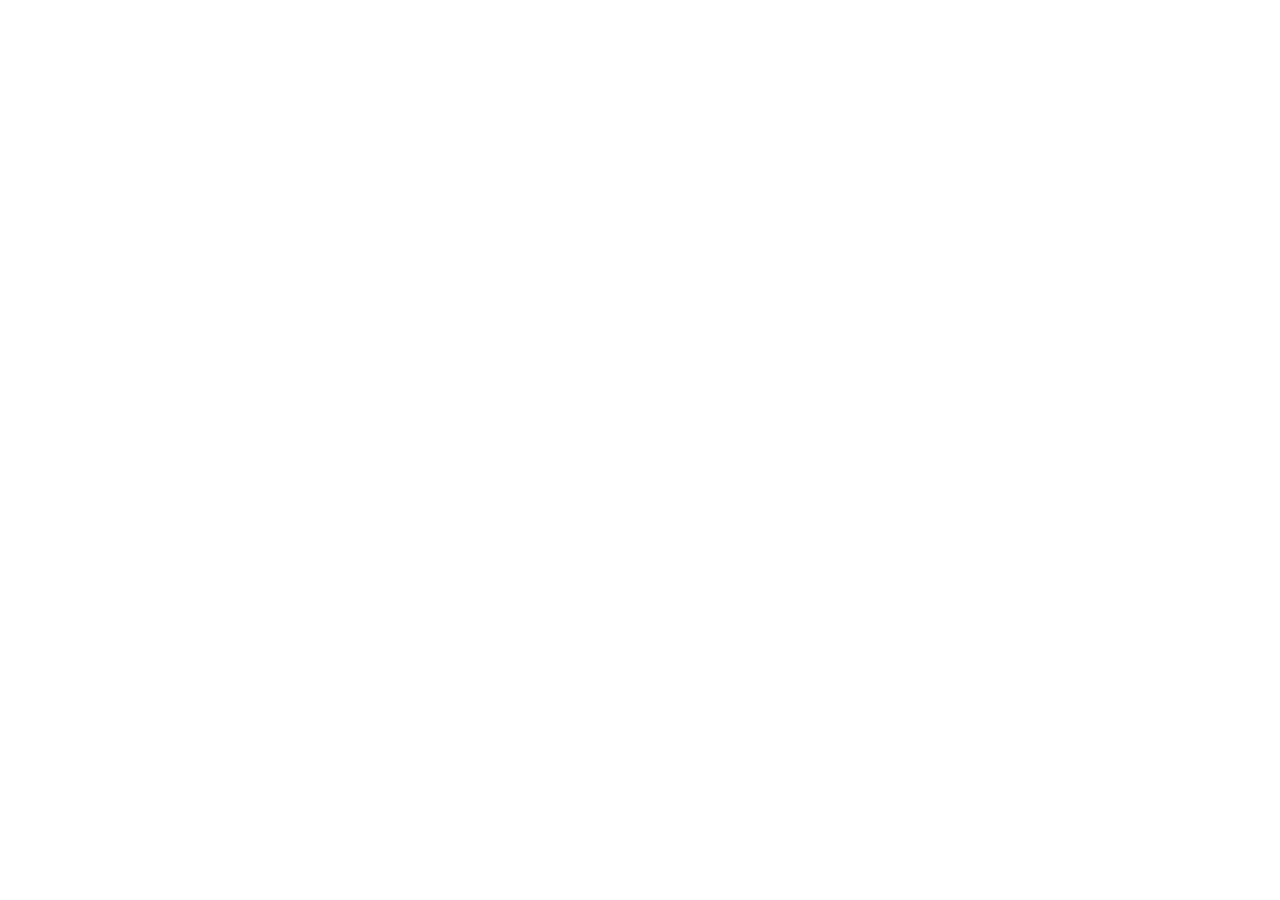
==== golden-girls.html @ fe6a7b51 "contain an HTML file, a JS folder with JQuery, and a basic concept." ====
<!DOCTYPE html>
<html>
  <head>
    <link rel="stylesheet" href="https://maxcdn.bootstrapcdn.com/bootstrap/3.3.7/css/bootstrap.min.css"integrity="sha384-BVYiiSIFeK1dGmJRAkycuHAHRg32OmUcww7on3RYdg4Va+PmSTsz/K68vbdEjh4u" crossorigin="anonymous">
    <link href="css/styles.css" rel="stylesheet" type="text/css" media="all">
    <script src="js/jquery-3.3.1.js"></script>
    <script src="js/scripts.js"></script>
    <title>Which Golden Girl Are You?</title>
  </head>
  <body>
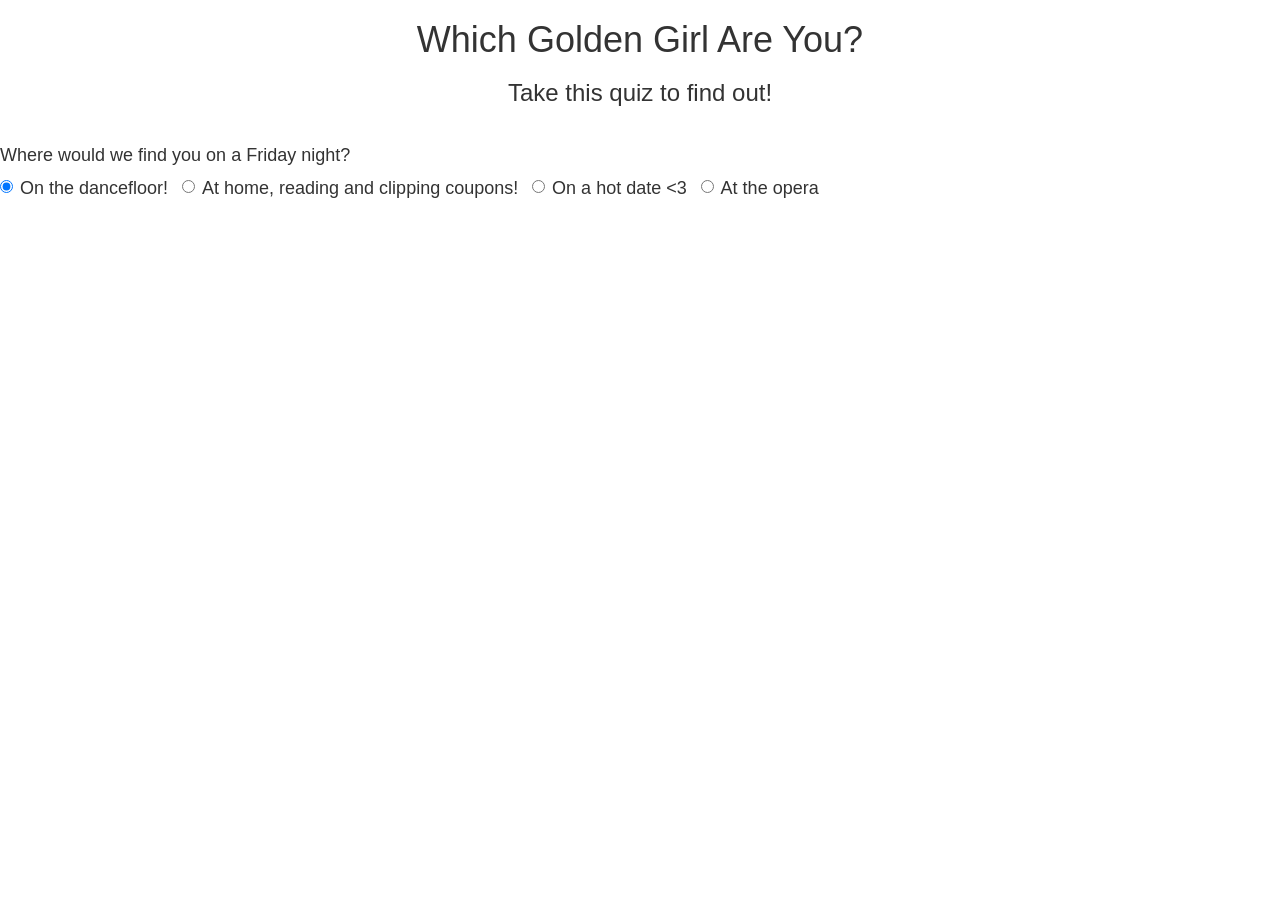
==== commit 22008a43: "contain the first question of this quiz implementing Bootstrap radio buttons and basic CSS." ====
--- a/golden-girls.html
+++ b/golden-girls.html
@@ -8,3 +8,37 @@
     <title>Which Golden Girl Are You?</title>
   </head>
   <body>
+    <h1>Which Golden Girl Are You?</h1>
+    <h3>Take this quiz to find out!</h3>
+      <div class = "questions">
+        <form id="quiz">
+          <div class="radio">
+    <br/>
+            <h4>Where would we find you on a Friday night?</h4>
+              <label>
+                <input type="radio" name="answer" value="friday-night1" checked>
+                On the dancefloor!
+              </label>
+              <label>
+                <input type="radio" name="answer" value="friday-night2">
+                At home, reading and clipping coupons!
+              </label>
+              <label>
+                <input type="radio" name="answer" value="friday-night3">
+                On a hot date <3
+              </label>
+              <label>
+                <input type="radio" name="answer" value="friday-night4">
+                At the opera
+              </label>
+
+
+
+          </div>
+
+
+
+
+      </div>
+  </body>
+</html>
--- a/css/styles.css
+++ b/css/styles.css
@@ -0,0 +1,13 @@
+.radio label {
+  margin-right: 10px;
+  font-size: 18px;
+}
+
+
+h1 {
+  text-align: center;
+}
+
+h3 {
+  text-align: center;
+}
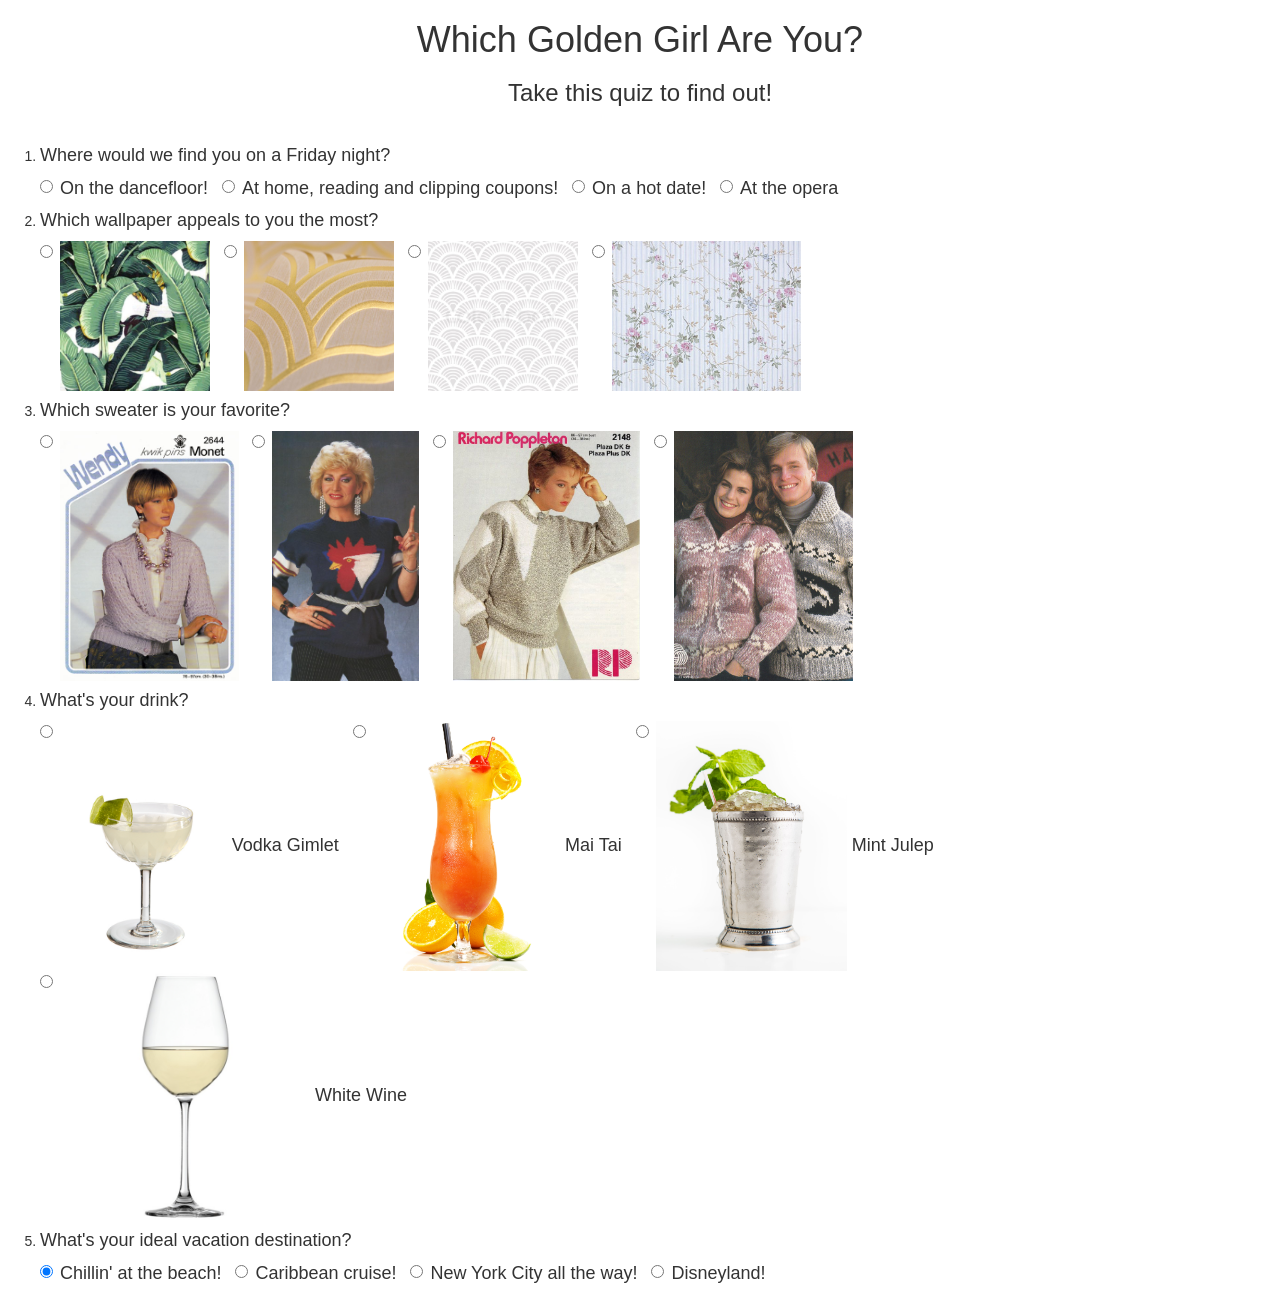
==== commit d3a7ed85: "contain 5 different questions styled as Bootstrap CSS radio buttons and will display a variety of im" ====
--- a/golden-girls.html
+++ b/golden-girls.html
@@ -13,32 +13,103 @@
       <div class = "questions">
         <form id="quiz">
           <div class="radio">
-    <br/>
-            <h4>Where would we find you on a Friday night?</h4>
-              <label>
-                <input type="radio" name="answer" value="friday-night1" checked>
-                On the dancefloor!
-              </label>
-              <label>
-                <input type="radio" name="answer" value="friday-night2">
-                At home, reading and clipping coupons!
-              </label>
-              <label>
-                <input type="radio" name="answer" value="friday-night3">
-                On a hot date <3
-              </label>
-              <label>
-                <input type="radio" name="answer" value="friday-night4">
-                At the opera
-              </label>
-
-
-
+          <br/>
+            <ol>
+              <li><h4>Where would we find you on a Friday night?</h4></li>
+                <label>
+                  <input type="radio" name="answer" value="friday-night1" checked>
+                  On the dancefloor!
+                </label>
+                <label>
+                  <input type="radio" name="answer" value="friday-night2">
+                  At home, reading and clipping coupons!
+                </label>
+                <label>
+                  <input type="radio" name="answer" value="friday-night3">
+                  On a hot date!
+                </label>
+                <label>
+                  <input type="radio" name="answer" value="friday-night4">
+                  At the opera
+                </label>
+          <br/>
+              <li><h4>Which wallpaper appeals to you the most?</h4></li>
+                <label>
+                  <input type="radio" name="answer" value="print1" checked>
+                  <img src="imgs/banana-leaf.jpg" width="150px;">
+                </label>
+                <label>
+                  <input type="radio" name="answer" value="print2">
+                  <img src="imgs/art-deco.jpg" width="150px;">
+                </label>
+                <label>
+                  <input type="radio" name="answer" value="print3">
+                  <img src="imgs/shells.jpg" width="150px;">
+                </label>
+                <label>
+                  <input type="radio" name="answer" value="print4">
+                  <img src="imgs/floral.jpg" height="150px;">
+                </label>
+          <br/>
+              <li><h4>Which sweater is your favorite?</h4></li>
+                <label>
+                  <input type="radio" name="answer" value="sweater1" checked>
+                  <img src="imgs/sweater-cardigan.jpg" height="250px;">
+                </label>
+                <label>
+                  <input type="radio" name="answer" value="sweater2">
+                  <img src="imgs/sweater-chicken.jpg" height="250px;">
+                </label>
+                <label>
+                  <input type="radio" name="answer" value="sweater3">
+                  <img src="imgs/sweater-grey.jpg" height="250px;">
+                </label>
+                <label>
+                  <input type="radio" name="answer" value="sweater4">
+                  <img src="imgs/sweater-salmon.jpg" height="250px;">
+                </label>
+          <br/>
+              <li><h4>What's your drink?</h4></li>
+                <label>
+                  <input type="radio" name="answer" value="drink1" checked>
+                  <img src="imgs/drink-gimlet.jpg" height="250px;">
+                  Vodka Gimlet
+                </label>
+                <label>
+                  <input type="radio" name="answer" value="drink2">
+                  <img src="imgs/drink-maitai.jpg" height="250px;">
+                  Mai Tai
+                </label>
+                <label>
+                  <input type="radio" name="answer" value="drink3">
+                  <img src="imgs/drink-mintjulep.jpg" height="250px;">
+                  Mint Julep
+                </label>
+                <label>
+                  <input type="radio" name="answer" value="drink4">
+                  <img src="imgs/drink-whitewine.png" height="250px;">
+                  White Wine
+                </label>
+          <br/>
+              <li><h4>What's your ideal vacation destination?</h4></li>
+                <label>
+                  <input type="radio" name="answer" value="trip1" checked>
+                  Chillin' at the beach!
+                </label>
+                <label>
+                  <input type="radio" name="answer" value="trip2">
+                  Caribbean cruise!
+                </label>
+                <label>
+                  <input type="radio" name="answer" value="trip3">
+                  New York City all the way!
+                </label>
+                <label>
+                  <input type="radio" name="answer" value="trip4">
+                  Disneyland!
+                </label>
+              </ol>
           </div>
-
-
-
-
       </div>
   </body>
 </html>
--- a/css/styles.css
+++ b/css/styles.css
@@ -2,6 +2,12 @@
   margin-right: 10px;
   font-size: 18px;
 }
+
+.label img {
+  vertical-align: top;
+
+}
+
 
 
 h1 {
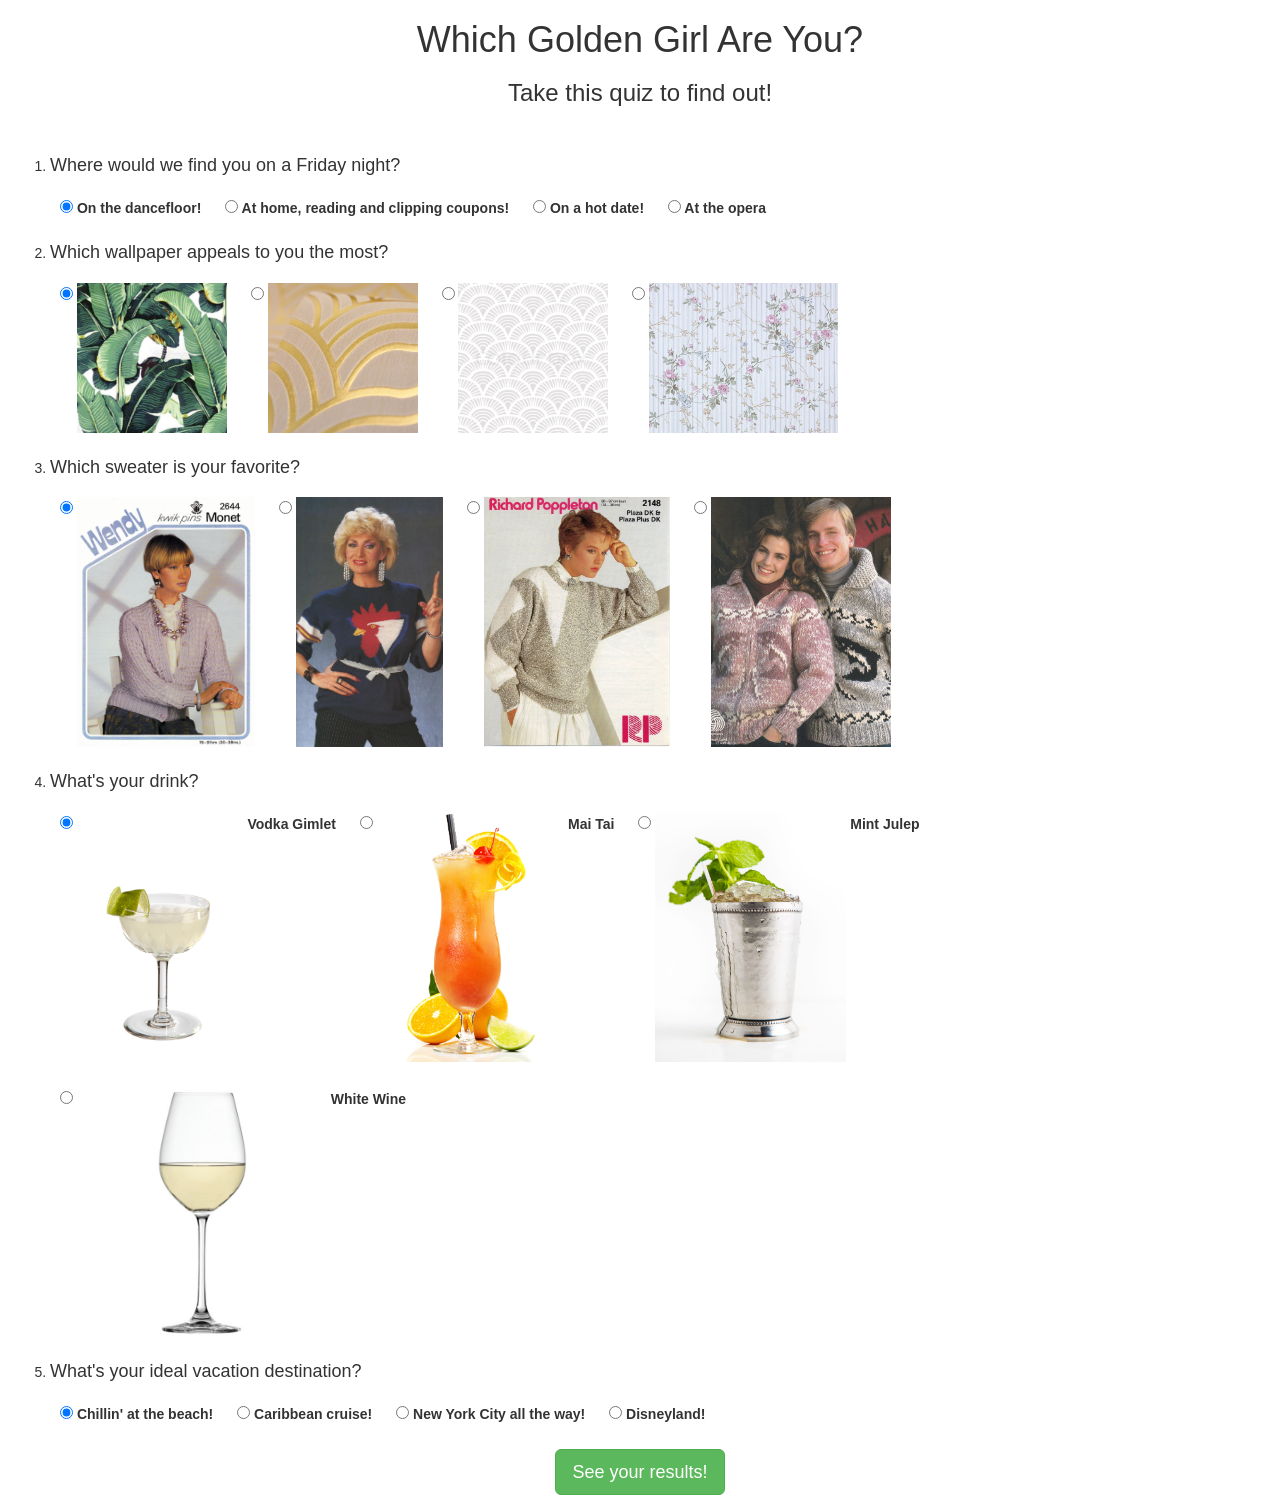
==== commit f339aa06: "contain JS in scripts.js that will eventually enable results to show once quiz is finished." ====
--- a/golden-girls.html
+++ b/golden-girls.html
@@ -10,106 +10,113 @@
   <body>
     <h1>Which Golden Girl Are You?</h1>
     <h3>Take this quiz to find out!</h3>
-      <div class = "questions">
+      <div class="quiz">
         <form id="quiz">
-          <div class="radio">
           <br/>
             <ol>
               <li><h4>Where would we find you on a Friday night?</h4></li>
                 <label>
-                  <input type="radio" name="answer" value="friday-night1" checked>
+                  <input type="radio" name="answer1" value="fridaynight1" checked>
                   On the dancefloor!
                 </label>
                 <label>
-                  <input type="radio" name="answer" value="friday-night2">
+                  <input type="radio" name="answer1" value="fridaynight2">
                   At home, reading and clipping coupons!
                 </label>
                 <label>
-                  <input type="radio" name="answer" value="friday-night3">
+                  <input type="radio" name="answer1" value="fridaynight3">
                   On a hot date!
                 </label>
                 <label>
-                  <input type="radio" name="answer" value="friday-night4">
+                  <input type="radio" name="answer1" value="fridaynight4">
                   At the opera
                 </label>
-          <br/>
+            <br/>
               <li><h4>Which wallpaper appeals to you the most?</h4></li>
                 <label>
-                  <input type="radio" name="answer" value="print1" checked>
+                  <input type="radio" name="answer2" value="print1" checked>
                   <img src="imgs/banana-leaf.jpg" width="150px;">
                 </label>
                 <label>
-                  <input type="radio" name="answer" value="print2">
+                  <input type="radio" name="answer2" value="print2">
                   <img src="imgs/art-deco.jpg" width="150px;">
                 </label>
                 <label>
-                  <input type="radio" name="answer" value="print3">
+                  <input type="radio" name="answer2" value="print3">
                   <img src="imgs/shells.jpg" width="150px;">
                 </label>
                 <label>
-                  <input type="radio" name="answer" value="print4">
+                  <input type="radio" name="answer2" value="print4">
                   <img src="imgs/floral.jpg" height="150px;">
                 </label>
-          <br/>
+            <br/>
               <li><h4>Which sweater is your favorite?</h4></li>
                 <label>
-                  <input type="radio" name="answer" value="sweater1" checked>
+                  <input type="radio" name="answer3" value="sweater1" checked>
                   <img src="imgs/sweater-cardigan.jpg" height="250px;">
                 </label>
                 <label>
-                  <input type="radio" name="answer" value="sweater2">
+                  <input type="radio" name="answer3" value="sweater2">
                   <img src="imgs/sweater-chicken.jpg" height="250px;">
                 </label>
                 <label>
-                  <input type="radio" name="answer" value="sweater3">
+                  <input type="radio" name="answer3" value="sweater3">
                   <img src="imgs/sweater-grey.jpg" height="250px;">
                 </label>
                 <label>
-                  <input type="radio" name="answer" value="sweater4">
+                  <input type="radio" name="answer3" value="sweater4">
                   <img src="imgs/sweater-salmon.jpg" height="250px;">
                 </label>
-          <br/>
+            <br/>
               <li><h4>What's your drink?</h4></li>
                 <label>
-                  <input type="radio" name="answer" value="drink1" checked>
+                  <input type="radio" name="answer4" value="drink1" checked>
                   <img src="imgs/drink-gimlet.jpg" height="250px;">
                   Vodka Gimlet
                 </label>
                 <label>
-                  <input type="radio" name="answer" value="drink2">
+                  <input type="radio" name="answer4" value="drink2">
                   <img src="imgs/drink-maitai.jpg" height="250px;">
                   Mai Tai
                 </label>
                 <label>
-                  <input type="radio" name="answer" value="drink3">
+                  <input type="radio" name="answer4" value="drink3">
                   <img src="imgs/drink-mintjulep.jpg" height="250px;">
                   Mint Julep
                 </label>
                 <label>
-                  <input type="radio" name="answer" value="drink4">
+                  <input type="radio" name="answer4" value="drink4">
                   <img src="imgs/drink-whitewine.png" height="250px;">
                   White Wine
                 </label>
-          <br/>
+            <br/>
               <li><h4>What's your ideal vacation destination?</h4></li>
                 <label>
-                  <input type="radio" name="answer" value="trip1" checked>
+                  <input type="radio" name="answer5" value="trip1" checked>
                   Chillin' at the beach!
                 </label>
                 <label>
-                  <input type="radio" name="answer" value="trip2">
+                  <input type="radio" name="answer5" value="trip2">
                   Caribbean cruise!
                 </label>
                 <label>
-                  <input type="radio" name="answer" value="trip3">
+                  <input type="radio" name="answer5" value="trip3">
                   New York City all the way!
                 </label>
                 <label>
-                  <input type="radio" name="answer" value="trip4">
+                  <input type="radio" name="answer5" value="trip4">
                   Disneyland!
                 </label>
               </ol>
+
+          <div class="button">
+            <button type="submit" class="btn btn-success btn-lg">See your results!</button>
           </div>
-      </div>
+          </form>
+            <div class="result">
+            <h4>You are: <span class="result"></span></h4>
+          </div>
+        </div>
+
   </body>
 </html>
--- a/css/styles.css
+++ b/css/styles.css
@@ -3,12 +3,26 @@
   font-size: 18px;
 }
 
-.label img {
+label img {
   vertical-align: top;
-
 }
 
+label {
+  padding: 10px;
+}
 
+.quiz {
+  padding: 10px;
+}
+
+.result {
+  display: none;
+  text-align: center;
+}
+
+.button {
+  text-align: center;
+}
 
 h1 {
   text-align: center;
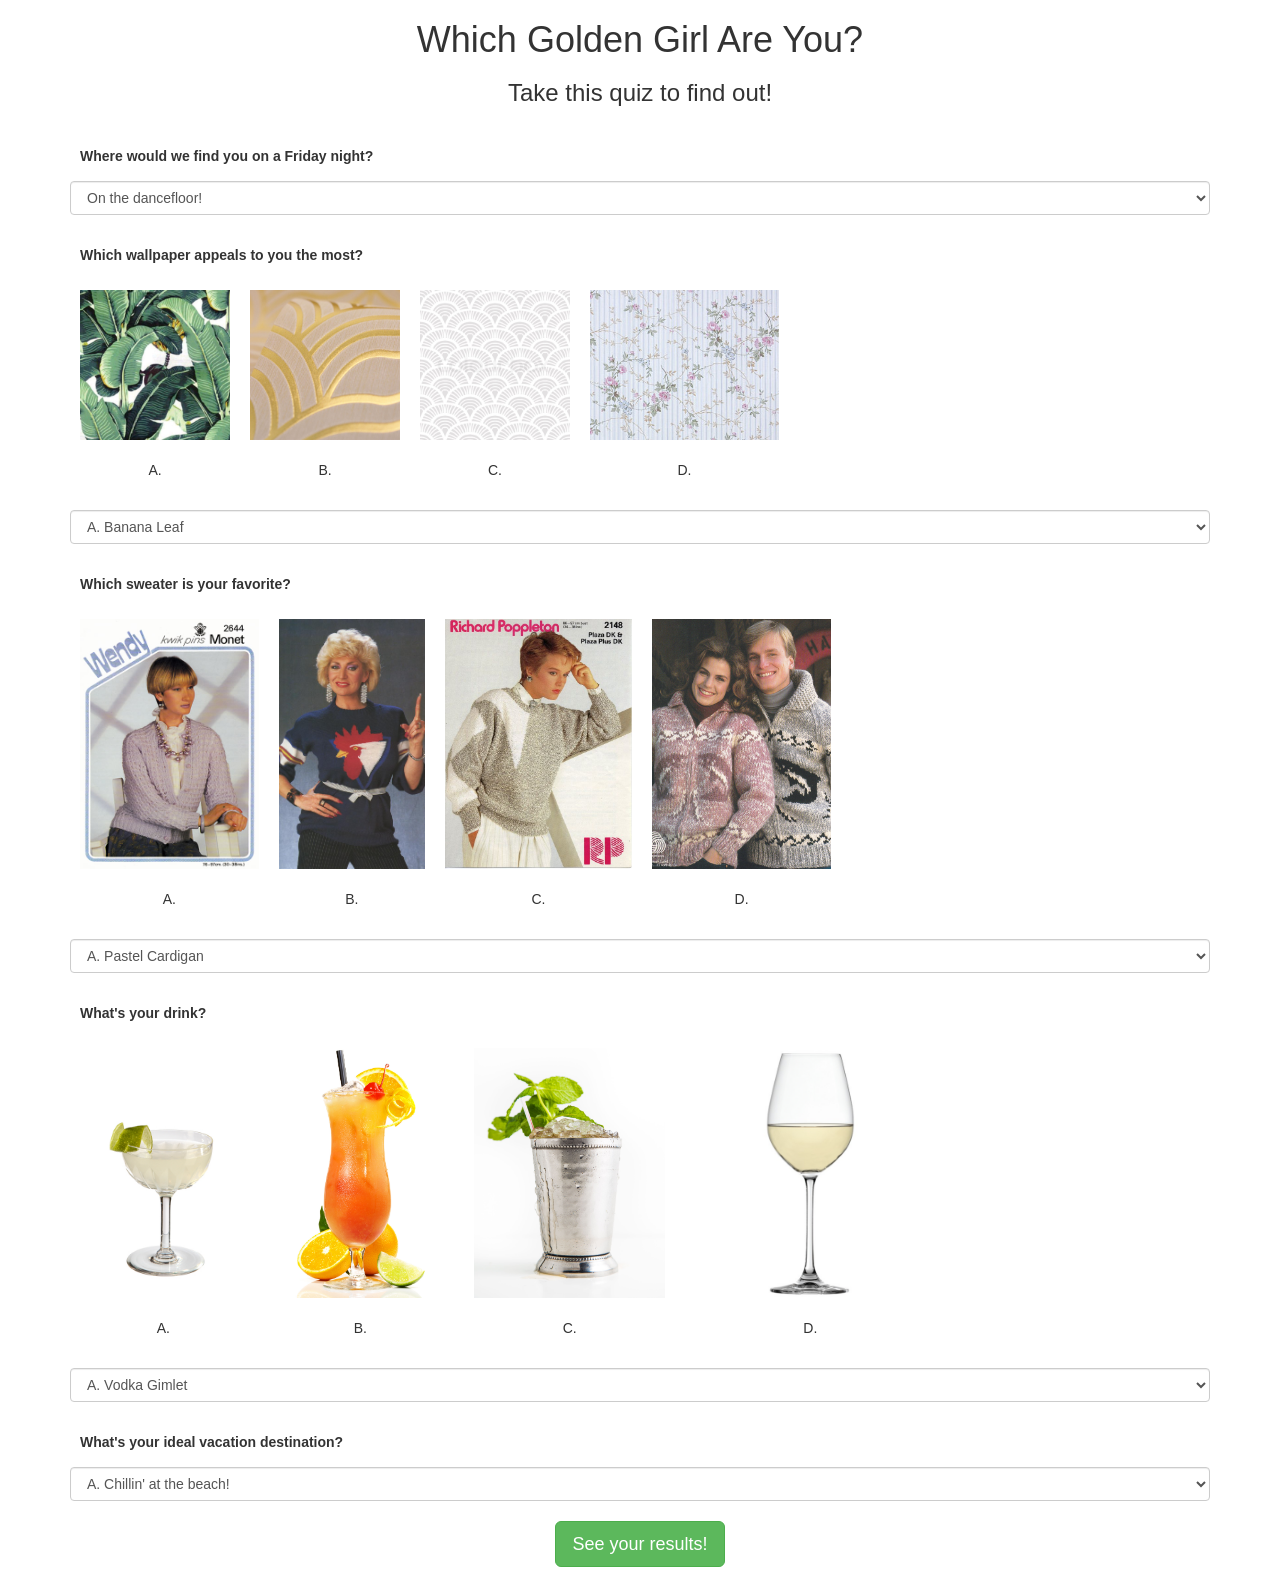
==== commit 32a9fed0: "Use dropdown menu to select options for the five questions." ====
--- a/golden-girls.html
+++ b/golden-girls.html
@@ -10,104 +10,68 @@
   <body>
     <h1>Which Golden Girl Are You?</h1>
     <h3>Take this quiz to find out!</h3>
-      <div class="quiz">
+      <div class="container">
+
         <form id="quiz">
-          <br/>
-            <ol>
-              <li><h4>Where would we find you on a Friday night?</h4></li>
-                <label>
-                  <input type="radio" name="answer1" value="fridaynight1" checked>
-                  On the dancefloor!
-                </label>
-                <label>
-                  <input type="radio" name="answer1" value="fridaynight2">
-                  At home, reading and clipping coupons!
-                </label>
-                <label>
-                  <input type="radio" name="answer1" value="fridaynight3">
-                  On a hot date!
-                </label>
-                <label>
-                  <input type="radio" name="answer1" value="fridaynight4">
-                  At the opera
-                </label>
+          <div class="form-group">
             <br/>
-              <li><h4>Which wallpaper appeals to you the most?</h4></li>
-                <label>
-                  <input type="radio" name="answer2" value="print1" checked>
-                  <img src="imgs/banana-leaf.jpg" width="150px;">
-                </label>
-                <label>
-                  <input type="radio" name="answer2" value="print2">
-                  <img src="imgs/art-deco.jpg" width="150px;">
-                </label>
-                <label>
-                  <input type="radio" name="answer2" value="print3">
-                  <img src="imgs/shells.jpg" width="150px;">
-                </label>
-                <label>
-                  <input type="radio" name="answer2" value="print4">
-                  <img src="imgs/floral.jpg" height="150px;">
-                </label>
-            <br/>
-              <li><h4>Which sweater is your favorite?</h4></li>
-                <label>
-                  <input type="radio" name="answer3" value="sweater1" checked>
-                  <img src="imgs/sweater-cardigan.jpg" height="250px;">
-                </label>
-                <label>
-                  <input type="radio" name="answer3" value="sweater2">
-                  <img src="imgs/sweater-chicken.jpg" height="250px;">
-                </label>
-                <label>
-                  <input type="radio" name="answer3" value="sweater3">
-                  <img src="imgs/sweater-grey.jpg" height="250px;">
-                </label>
-                <label>
-                  <input type="radio" name="answer3" value="sweater4">
-                  <img src="imgs/sweater-salmon.jpg" height="250px;">
-                </label>
-            <br/>
-              <li><h4>What's your drink?</h4></li>
-                <label>
-                  <input type="radio" name="answer4" value="drink1" checked>
-                  <img src="imgs/drink-gimlet.jpg" height="250px;">
-                  Vodka Gimlet
-                </label>
-                <label>
-                  <input type="radio" name="answer4" value="drink2">
-                  <img src="imgs/drink-maitai.jpg" height="250px;">
-                  Mai Tai
-                </label>
-                <label>
-                  <input type="radio" name="answer4" value="drink3">
-                  <img src="imgs/drink-mintjulep.jpg" height="250px;">
-                  Mint Julep
-                </label>
-                <label>
-                  <input type="radio" name="answer4" value="drink4">
-                  <img src="imgs/drink-whitewine.png" height="250px;">
-                  White Wine
-                </label>
-            <br/>
-              <li><h4>What's your ideal vacation destination?</h4></li>
-                <label>
-                  <input type="radio" name="answer5" value="trip1" checked>
-                  Chillin' at the beach!
-                </label>
-                <label>
-                  <input type="radio" name="answer5" value="trip2">
-                  Caribbean cruise!
-                </label>
-                <label>
-                  <input type="radio" name="answer5" value="trip3">
-                  New York City all the way!
-                </label>
-                <label>
-                  <input type="radio" name="answer5" value="trip4">
-                  Disneyland!
-                </label>
-              </ol>
+              <label for="answer1">Where would we find you on a Friday night?</label>
+              <select class="form-control" id="answer1">
+                <option value="1">On the dancefloor!</option>
+                <option value="2">At home, reading and clipping coupons!</option>
+                <option value="3">On a hot date!</option>
+                <option value="4">At the opera</option>
+              </select>
+              <br/>
+              <label for="answer2">Which wallpaper appeals to you the most?</label>
+              <br/>
+              <table>
+                <tr><td><img src="imgs/banana-leaf.jpg" width="150px;"></td><td><img src="imgs/art-deco.jpg" width="150px;"></td><td><img src="imgs/shells.jpg" width="150px;"></td><td><img src="imgs/floral.jpg" height="150px;"></td></tr>
+                <tr><td>A.</td><td>B.</td><td>C.</td><td>D.</td></tr>
+              </table>
+              <br/>
+              <select class="form-control" id="answer2">
+                <option value="1">A. Banana Leaf</option>
+                <option value="2">B. Art Deco</option>
+                <option value="3">C. 80s shells</option>
+                <option value="4">D. Floral fun</option>
+              </select>
+              <br/>
+              <label for="answer3">Which sweater is your favorite?</label>
+              <br/>
+              <table>
+                <tr><td><img src="imgs/sweater-cardigan.jpg" height="250px;"></td><td><img src="imgs/sweater-chicken.jpg" height="250px;"></td><td><img src="imgs/sweater-grey.jpg" height="250px;"></td><td><img src="imgs/sweater-salmon.jpg" height="250px;"></td></tr>
+                <tr><td>A.</td><td>B.</td><td>C.</td><td>D.</td></tr>
+              </table>
+              <br/>
+              <select class="form-control" id="answer3">
+                <option value="1">A. Pastel Cardigan</option>
+                <option value="2">B. Fun & Themed</option>
+                <option value="3">C. Geometric</option>
+                <option value="4">D. Cozy</option>
+              </select>
+              <br/>
+                <label for="answer4">What's your drink?</label>
+                <br/>
+                <table>
+                <tr><td><img src="imgs/drink-gimlet.jpg" height="250px;"></td><td><img src="imgs/drink-maitai.jpg" height="250px;"></td><td><img src="imgs/drink-mintjulep.jpg" height="250px;"></td><td><img src="imgs/drink-whitewine.png" height="250px;"></td></tr>
+                <tr><td>A.</td><td>B.</td><td>C.</td><td>D.</td></tr>
+                </table>
+                <br/>
+                  <select class="form-control" id="answer4">
+                    <option value="1">A. Vodka Gimlet</option>
+                    <option value="2">B. Mai Tai</option>
+                    <option value="3">C. Mint Julep</option>
+                    <option value="4">D. White Wine</option>
+                  </select>
+              <br/>
+                <label for="answer5">What's your ideal vacation destination?</label>
+                <select class="form-control" id="answer5">
+                  <option value="1">A. Chillin' at the beach!</option>
+                  <option value="2">B. Caribbean Cruise</option>
+                  <option value="3">C. NYC baby!</option>
+                  <option value="4">D. Disneyland</option>
+                </select>
 
           <div class="button">
             <button type="submit" class="btn btn-success btn-lg">See your results!</button>
--- a/css/styles.css
+++ b/css/styles.css
@@ -1,3 +1,9 @@
+td {
+  text-align: center;
+  padding: 10px;
+}
+
+
 .radio label {
   margin-right: 10px;
   font-size: 18px;
@@ -22,6 +28,7 @@
 
 .button {
   text-align: center;
+  margin-top: 20px;
 }
 
 h1 {
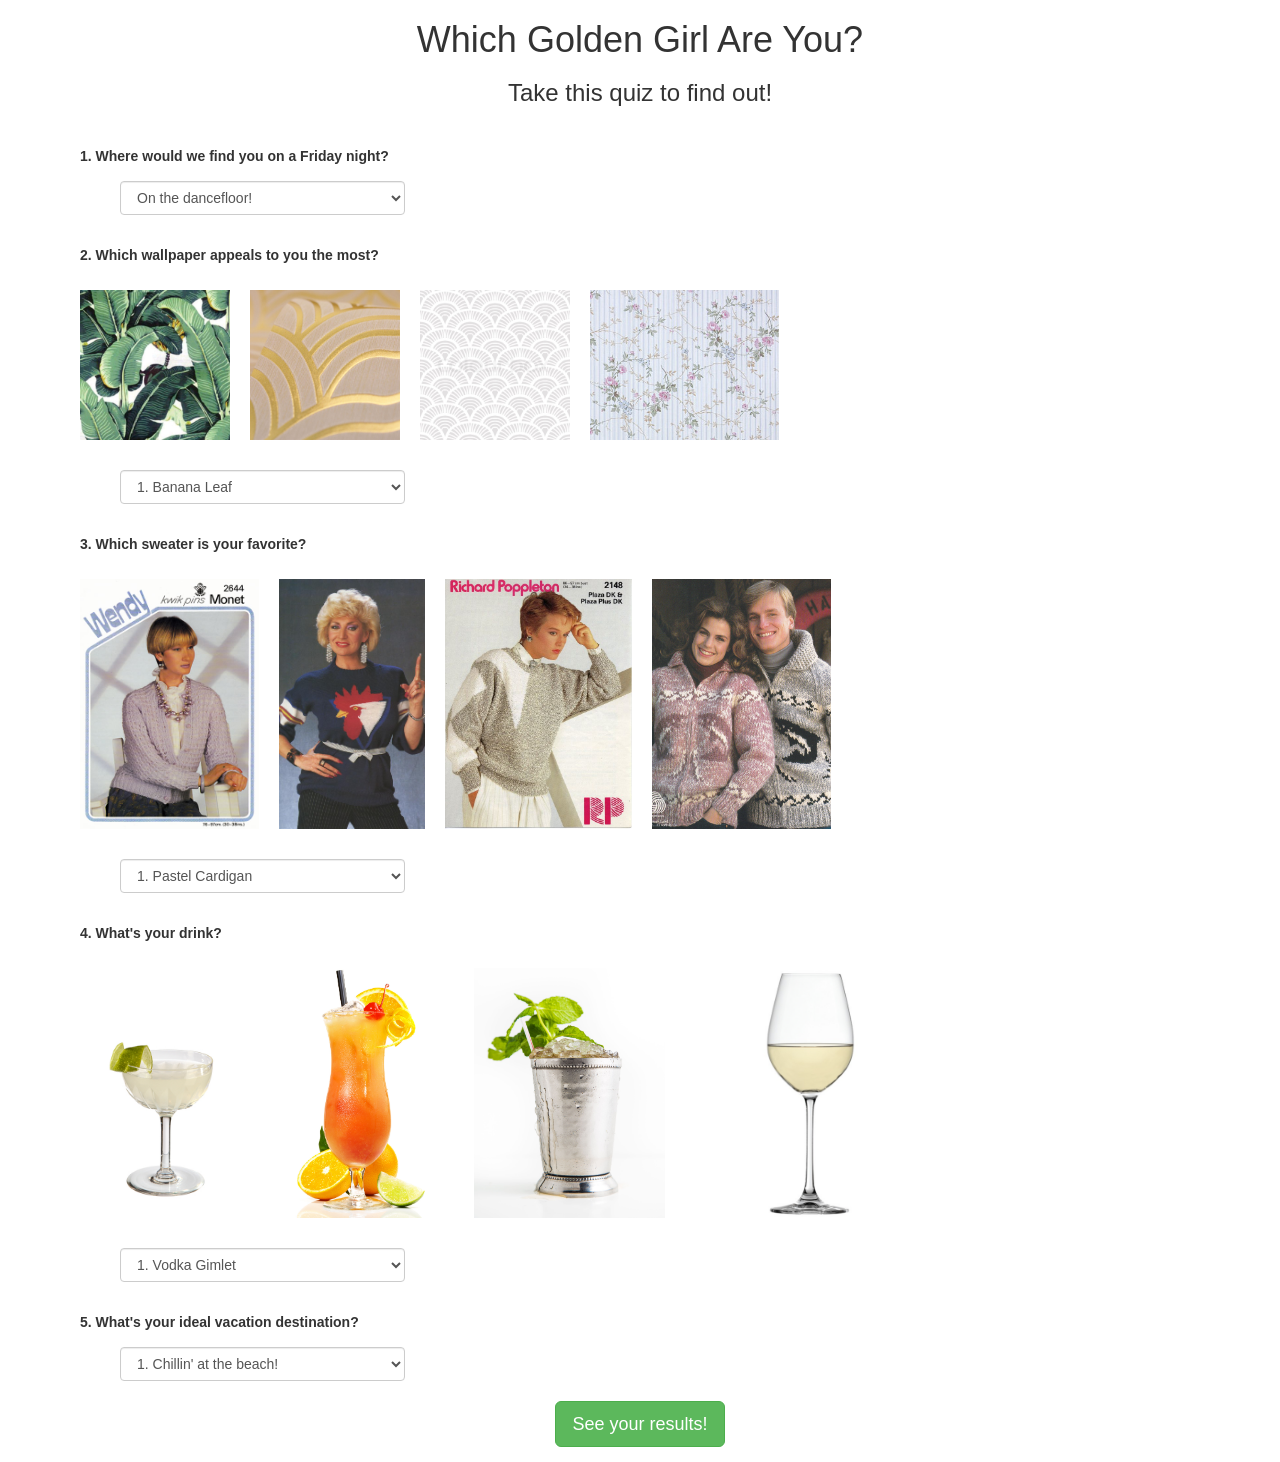
==== commit d2b27f01: "show results of quiz at the bottom of the page, even if it doesn't quite work yet." ====
--- a/golden-girls.html
+++ b/golden-girls.html
@@ -11,76 +11,76 @@
     <h1>Which Golden Girl Are You?</h1>
     <h3>Take this quiz to find out!</h3>
       <div class="container">
-
         <form id="quiz">
           <div class="form-group">
             <br/>
-              <label for="answer1">Where would we find you on a Friday night?</label>
-              <select class="form-control" id="answer1">
+              <label for="answer1">1. Where would we find you on a Friday night?</label>
+              <select class="form-control" id="answer1" value="answer1">
                 <option value="1">On the dancefloor!</option>
                 <option value="2">At home, reading and clipping coupons!</option>
                 <option value="3">On a hot date!</option>
                 <option value="4">At the opera</option>
               </select>
               <br/>
-              <label for="answer2">Which wallpaper appeals to you the most?</label>
+              <label for="answer2">2. Which wallpaper appeals to you the most?</label>
               <br/>
               <table>
                 <tr><td><img src="imgs/banana-leaf.jpg" width="150px;"></td><td><img src="imgs/art-deco.jpg" width="150px;"></td><td><img src="imgs/shells.jpg" width="150px;"></td><td><img src="imgs/floral.jpg" height="150px;"></td></tr>
-                <tr><td>A.</td><td>B.</td><td>C.</td><td>D.</td></tr>
               </table>
               <br/>
-              <select class="form-control" id="answer2">
-                <option value="1">A. Banana Leaf</option>
-                <option value="2">B. Art Deco</option>
-                <option value="3">C. 80s shells</option>
-                <option value="4">D. Floral fun</option>
+              <select class="form-control" id="answer2" value="answer2">
+                <option value="1">1. Banana Leaf</option>
+                <option value="2">2. Art Deco</option>
+                <option value="3">3. 80s shells</option>
+                <option value="4">4. Floral fun</option>
               </select>
               <br/>
-              <label for="answer3">Which sweater is your favorite?</label>
+              <label for="answer3">3. Which sweater is your favorite?</label>
               <br/>
               <table>
                 <tr><td><img src="imgs/sweater-cardigan.jpg" height="250px;"></td><td><img src="imgs/sweater-chicken.jpg" height="250px;"></td><td><img src="imgs/sweater-grey.jpg" height="250px;"></td><td><img src="imgs/sweater-salmon.jpg" height="250px;"></td></tr>
-                <tr><td>A.</td><td>B.</td><td>C.</td><td>D.</td></tr>
               </table>
               <br/>
-              <select class="form-control" id="answer3">
-                <option value="1">A. Pastel Cardigan</option>
-                <option value="2">B. Fun & Themed</option>
-                <option value="3">C. Geometric</option>
-                <option value="4">D. Cozy</option>
+              <select class="form-control" id="answer3" value="answer3">
+                <option value="1">1. Pastel Cardigan</option>
+                <option value="2">2. Fun & Themed</option>
+                <option value="3">3. Geometric</option>
+                <option value="4">4. Cozy</option>
               </select>
               <br/>
-                <label for="answer4">What's your drink?</label>
+                <label for="answer4">4. What's your drink?</label>
                 <br/>
                 <table>
                 <tr><td><img src="imgs/drink-gimlet.jpg" height="250px;"></td><td><img src="imgs/drink-maitai.jpg" height="250px;"></td><td><img src="imgs/drink-mintjulep.jpg" height="250px;"></td><td><img src="imgs/drink-whitewine.png" height="250px;"></td></tr>
-                <tr><td>A.</td><td>B.</td><td>C.</td><td>D.</td></tr>
                 </table>
                 <br/>
-                  <select class="form-control" id="answer4">
-                    <option value="1">A. Vodka Gimlet</option>
-                    <option value="2">B. Mai Tai</option>
-                    <option value="3">C. Mint Julep</option>
-                    <option value="4">D. White Wine</option>
+                  <select class="form-control" id="answer4" value="answer4">
+                    <option value="1">1. Vodka Gimlet</option>
+                    <option value="2">2. Mai Tai</option>
+                    <option value="3">3. Mint Julep</option>
+                    <option value="4">4. White Wine</option>
                   </select>
               <br/>
-                <label for="answer5">What's your ideal vacation destination?</label>
-                <select class="form-control" id="answer5">
-                  <option value="1">A. Chillin' at the beach!</option>
-                  <option value="2">B. Caribbean Cruise</option>
-                  <option value="3">C. NYC baby!</option>
-                  <option value="4">D. Disneyland</option>
+                <label for="answer5">5. What's your ideal vacation destination?</label>
+                <select class="form-control" id="answer5" value="answer5">
+                  <option value="1">1. Chillin' at the beach!</option>
+                  <option value="2">2. Caribbean Cruise</option>
+                  <option value="3">3. NYC baby!</option>
+                  <option value="4">4. Disneyland</option>
                 </select>
+
+                </form>
 
           <div class="button">
             <button type="submit" class="btn btn-success btn-lg">See your results!</button>
           </div>
           </form>
-            <div class="result">
-            <h4>You are: <span class="result"></span></h4>
-          </div>
+        <div class="result">
+        <h4>You are: <span id="sophia">Sophia </span><span id="dorothy">Dorothy </span><span id="rose">Rose </span><span id="blanche">Blanche </span><span id="jb">Actually Jessica Fletcher from Murder, She Wrote!<br/><img src="imgs/jb.jpg"></span></span></h4>
+
         </div>
+      </div>
+    </div>
 
   </body>
 </html>
--- a/css/styles.css
+++ b/css/styles.css
@@ -1,8 +1,20 @@
+.result {
+  display: hidden;
+}
+
+span#sophia, span#dorothy, span#rose, span#blanche, span#jb {
+  display: none;
+}
+
 td {
   text-align: center;
   padding: 10px;
 }
 
+.form-control {
+  width: 25%;
+  margin-left: 50px;
+}
 
 .radio label {
   margin-right: 10px;
